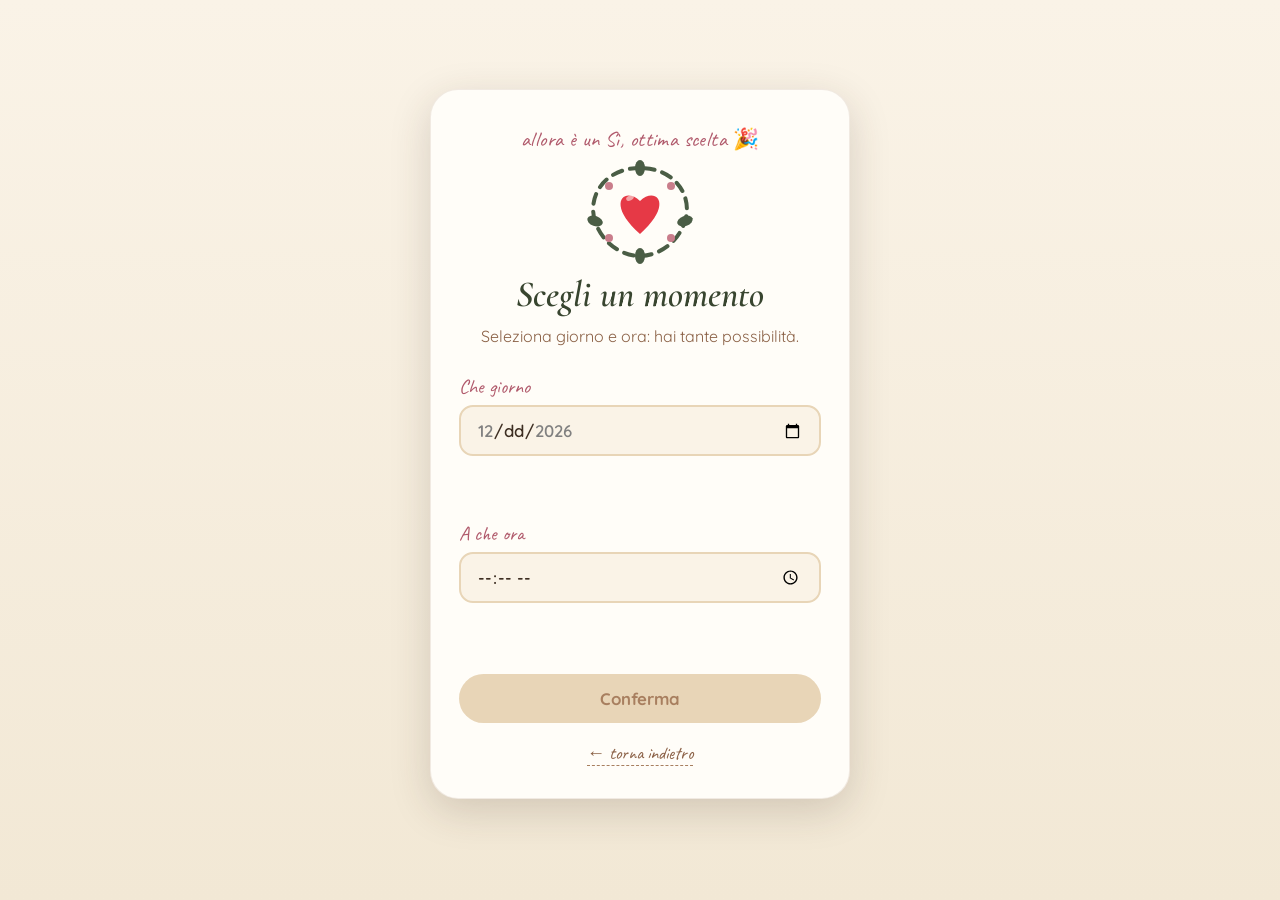
==== appuntamento.html @ 2c764f2d "Add files via upload" ====
<!DOCTYPE html>
<html lang="it">
<head>
<meta charset="UTF-8">
<meta name="viewport" content="width=device-width, initial-scale=1.0">
<title>Quando ci vediamo? 💛</title>
<link rel="stylesheet" href="style.css">
</head>
<body>

<div class="page-wrap">
  <div class="card">
    <p class="eyebrow">allora è un Sì, ottima scelta 🎉</p>

    <div class="illustration-wrap">
      <svg width="130" height="110" viewBox="0 0 130 110" xmlns="http://www.w3.org/2000/svg">
        <!-- corona di foglie -->
        <path d="M65 12 C30 12 12 40 20 65 C28 90 50 100 65 100 C80 100 102 90 110 65 C118 40 100 12 65 12 Z"
              fill="none" stroke="#4A5D45" stroke-width="4" stroke-linecap="round" stroke-dasharray="10 8"/>
        <ellipse cx="65" cy="12" rx="8" ry="5" fill="#4A5D45" transform="rotate(90 65 12)"/>
        <ellipse cx="65" cy="100" rx="8" ry="5" fill="#4A5D45" transform="rotate(90 65 100)"/>
        <ellipse cx="20" cy="65" rx="8" ry="5" fill="#4A5D45" transform="rotate(20 20 65)"/>
        <ellipse cx="110" cy="65" rx="8" ry="5" fill="#4A5D45" transform="rotate(-20 110 65)"/>
        <!-- piccoli fiori -->
        <circle cx="34" cy="30" r="4" fill="#C97D8B"/>
        <circle cx="96" cy="30" r="4" fill="#C97D8B"/>
        <circle cx="34" cy="82" r="4" fill="#C97D8B"/>
        <circle cx="96" cy="82" r="4" fill="#C97D8B"/>
        <!-- cuore al centro -->
        <path d="M65 45 C50 30 30 47 65 78 C100 47 80 30 65 45 Z" fill="#E63946"/>
        <ellipse cx="55" cy="42" rx="4" ry="2.5" fill="#FFFDF8" opacity="0.55" transform="rotate(-25 55 42)"/>
      </svg>
    </div>

    <h1 class="title">Scegli un momento</h1>
    <p class="subtitle">Seleziona giorno e ora: hai tante possibilità.</p>

    <form id="formAppuntamento" novalidate>
      <div class="field">
        <label for="data">Che giorno</label>
        <input type="date" id="data" name="data" required>
      </div>
      <p class="hint" id="hintData">&nbsp;</p>
      <div class="field">
        <label for="ora">A che ora</label>
        <input type="time" id="ora" name="ora" required min="08:00" max="13:00" step="900">
      </div>
      <p class="hint" id="hintOra">&nbsp;</p>

      <button type="submit" class="btn btn-confirm" id="btnConferma" disabled>Conferma</button>
    </form>

    <a href="index.html" class="back-link">&larr; torna indietro</a>
  </div>
</div>

<script>
  const dataInput = document.getElementById('data');
  const oraInput = document.getElementById('ora');
  const btnConferma = document.getElementById('btnConferma');
  const form = document.getElementById('formAppuntamento');

  // consenti di scegliere solo il giorno di collegamento
  const oggi = new Date();
  const oggiISO = oggi.toISOString().split('T')[0];

  dataInput.min = oggiISO;
  dataInput.max = oggiISO;

  // fascia oraria consentita: 8:00 - 13:00
  const ORA_MIN = '08:00';
  const ORA_MAX = '13:00';

  const hintOra = document.getElementById('hintOra');

  function correggiOrario() {
    if (!oraInput.value) { hintOra.textContent = '\u00A0'; return; }
    if (oraInput.value < ORA_MIN || oraInput.value > ORA_MAX) {
      oraInput.value = '';
      hintOra.textContent = 'troppo tardi 😴';
    } else {
      hintOra.textContent = '\u00A0';
    }
  }

  const hintData = document.getElementById('hintData');

  function correggiData() {
    if (!dataInput.value) { hintData.textContent = '\u00A0'; return; }
    if (dataInput.value !== oggiISO) {
      dataInput.value = '';
      hintData.textContent = 'troppo tardi 😴';
    } else {
      hintData.textContent = '\u00A0';
    }
  }

  function aggiornaStatoBottone() {
    btnConferma.disabled = !(dataInput.value && oraInput.value);
  }

  dataInput.addEventListener('input', () => { correggiData(); aggiornaStatoBottone(); });
  dataInput.addEventListener('change', () => { correggiData(); aggiornaStatoBottone(); });
  oraInput.addEventListener('input', () => { correggiOrario(); aggiornaStatoBottone(); });
  oraInput.addEventListener('change', () => { correggiOrario(); aggiornaStatoBottone(); });

  form.addEventListener('submit', (e) => {
    e.preventDefault();
    if (!dataInput.value || !oraInput.value) return;
    sessionStorage.setItem('cvd_data', dataInput.value);
    sessionStorage.setItem('cvd_ora', oraInput.value);
    window.location.href = 'conferma.html';
  });
</script>

</body>
</html>
---- style.css ----
@import url('https://fonts.googleapis.com/css2?family=Cormorant+Garamond:ital,wght@0,400;0,600;1,500;1,600&family=Quicksand:wght@400;500;600;700&family=Caveat:wght@600&display=swap');

:root {
  --cream: #FAF3E7;
  --cream-deep: #F2E8D5;
  --moss: #4A5D45;
  --moss-dark: #38452F;
  --brown: #8B6146;
  --brown-light: #A87F5F;
  --rose: #C97D8B;
  --rose-deep: #B0596B;
  --sand: #E8D5B7;
  --ink: #3D2E22;
  --shadow: rgba(61, 46, 34, 0.18);
}

* { box-sizing: border-box; }

html, body {
  margin: 0;
  padding: 0;
  height: 100%;
}

body {
  font-family: 'Quicksand', sans-serif;
  background: linear-gradient(180deg, var(--cream) 0%, var(--cream-deep) 100%);
  color: var(--ink);
  min-height: 100vh;
  display: flex;
  align-items: center;
  justify-content: center;
  overflow-x: hidden;
  position: relative;
}

/* Sfondo: rametti e foglie sparse, discreti */
.bg-leaves {
  position: fixed;
  inset: 0;
  pointer-events: none;
  z-index: 0;
  opacity: 0.5;
}

.page-wrap {
  position: relative;
  z-index: 1;
  width: 100%;
  max-width: 460px;
  padding: 28px 20px 40px;
  display: flex;
  flex-direction: column;
  align-items: center;
  min-height: 100vh;
  justify-content: center;
}

.card {
  background: #FFFDF8;
  border-radius: 28px;
  padding: 36px 28px 32px;
  box-shadow: 0 12px 40px var(--shadow);
  width: 100%;
  text-align: center;
  position: relative;
  border: 1px solid rgba(139, 97, 70, 0.12);
}

.eyebrow {
  font-family: 'Caveat', cursive;
  font-size: 1.3rem;
  color: var(--rose-deep);
  margin: 0 0 4px;
  letter-spacing: 0.02em;
}

h1.title {
  font-family: 'Cormorant Garamond', serif;
  font-style: italic;
  font-weight: 600;
  font-size: 2.3rem;
  line-height: 1.15;
  color: var(--moss-dark);
  margin: 0 0 8px;
}

p.subtitle {
  font-size: 1rem;
  color: var(--brown);
  margin: 0 0 26px;
  line-height: 1.5;
}

/* Illustrazione romantica */
.illustration-wrap {
  display: flex;
  justify-content: center;
  margin-bottom: 8px;
}

#heart {
  transition: transform 0.25s ease;
  transform-box: fill-box;
  transform-origin: center;
}

.branch {
  width: 100%;
  max-width: 340px;
}

/* Buttons */
.btn {
  font-family: 'Quicksand', sans-serif;
  font-weight: 700;
  font-size: 1.05rem;
  border: none;
  border-radius: 999px;
  padding: 14px 30px;
  cursor: pointer;
  transition: transform 0.15s ease, box-shadow 0.15s ease;
}

.btn-yes {
  background: var(--moss);
  color: var(--cream);
  box-shadow: 0 6px 18px rgba(74, 93, 69, 0.35);
}
.btn-yes:hover { transform: translateY(-2px) scale(1.03); }
.btn-yes:active { transform: translateY(0) scale(0.98); }

.btn-no {
  background: var(--sand);
  color: var(--brown);
  box-shadow: 0 4px 12px rgba(139, 97, 70, 0.2);
  position: fixed;
  z-index: 50;
  left: 0;
  top: 0;
  transition: left 0.32s cubic-bezier(.34,1.56,.64,1), top 0.32s cubic-bezier(.34,1.56,.64,1);
  user-select: none;
  -webkit-user-select: none;
  touch-action: none;
}

.choice-row {
  display: flex;
  gap: 18px;
  justify-content: center;
  align-items: center;
  margin-top: 6px;
  min-height: 56px;
}

.hint {
  font-family: 'Caveat', cursive;
  font-size: 1.15rem;
  color: var(--brown-light);
  margin-top: 22px;
  min-height: 24px;
}

/* Form elements (pagina appuntamento) */
.field {
  text-align: left;
  margin-bottom: 20px;
}

.field label {
  display: block;
  font-family: 'Caveat', cursive;
  font-size: 1.25rem;
  color: var(--rose-deep);
  margin-bottom: 6px;
}

.field input[type="date"],
.field input[type="time"] {
  width: 100%;
  font-family: 'Quicksand', sans-serif;
  font-size: 1.05rem;
  font-weight: 600;
  color: var(--ink);
  background: var(--cream);
  border: 2px solid var(--sand);
  border-radius: 14px;
  padding: 12px 16px;
  outline: none;
  transition: border-color 0.2s ease;
}

.field input[type="date"]:focus,
.field input[type="time"]:focus {
  border-color: var(--moss);
}

.btn-confirm {
  background: var(--rose);
  color: #fff;
  box-shadow: 0 6px 18px rgba(201, 125, 139, 0.4);
  width: 100%;
  margin-top: 6px;
}
.btn-confirm:hover { transform: translateY(-2px) scale(1.02); }
.btn-confirm:disabled {
  background: var(--sand);
  color: var(--brown-light);
  cursor: not-allowed;
  box-shadow: none;
  transform: none;
}

.back-link {
  display: inline-block;
  margin-top: 18px;
  font-family: 'Caveat', cursive;
  font-size: 1.15rem;
  color: var(--brown);
  text-decoration: none;
  border-bottom: 1px dashed var(--brown-light);
}
.back-link:hover { color: var(--rose-deep); }

/* Pagina conferma */
.confirm-detail {
  background: var(--cream);
  border-radius: 18px;
  padding: 16px 18px;
  margin: 18px 0 26px;
  font-weight: 600;
  color: var(--moss-dark);
  font-size: 1.05rem;
}

.btn-whatsapp {
  background: var(--moss);
  color: var(--cream);
  display: inline-flex;
  align-items: center;
  gap: 10px;
  justify-content: center;
  width: 100%;
  box-shadow: 0 6px 18px rgba(74, 93, 69, 0.35);
  text-decoration: none;
}
.btn-whatsapp:hover { transform: translateY(-2px) scale(1.02); }

@media (prefers-reduced-motion: reduce) {
  .btn-no { transition: none; }
  * { animation: none !important; }
}

@media (max-width: 380px) {
  h1.title { font-size: 1.9rem; }
  .card { padding: 28px 20px 26px; }
}
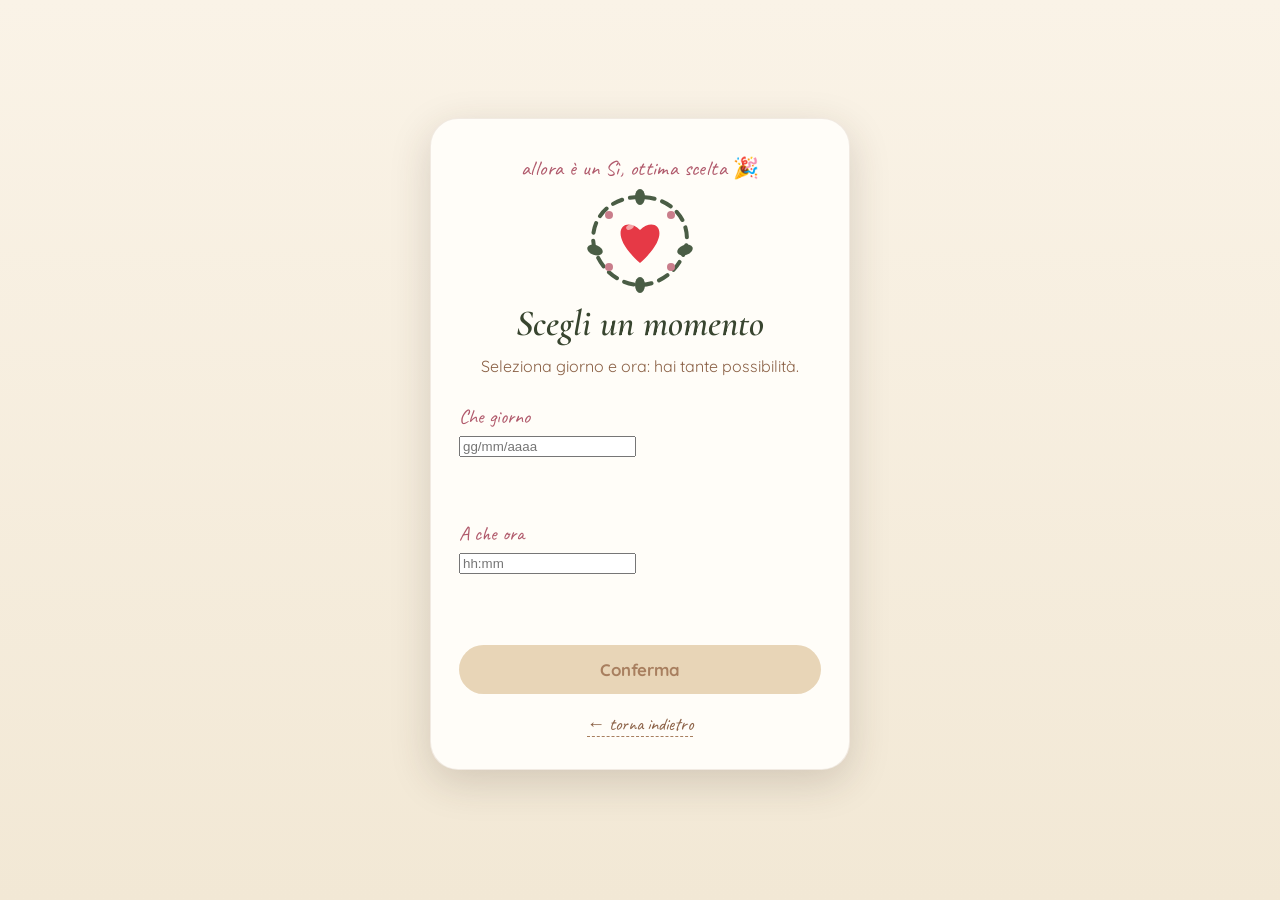
==== commit 0d6728ee: "Add files via upload" ====
--- a/appuntamento.html
+++ b/appuntamento.html
@@ -38,12 +38,12 @@
     <form id="formAppuntamento" novalidate>
       <div class="field">
         <label for="data">Che giorno</label>
-        <input type="date" id="data" name="data" required>
+        <input type="text" id="data" name="data" inputmode="numeric" placeholder="gg/mm/aaaa" maxlength="10" autocomplete="off" required>
       </div>
       <p class="hint" id="hintData">&nbsp;</p>
       <div class="field">
         <label for="ora">A che ora</label>
-        <input type="time" id="ora" name="ora" required min="08:00" max="13:00" step="900">
+        <input type="text" id="ora" name="ora" inputmode="numeric" placeholder="hh:mm" maxlength="5" autocomplete="off" required>
       </div>
       <p class="hint" id="hintOra">&nbsp;</p>
 
@@ -59,23 +59,70 @@
   const oraInput = document.getElementById('ora');
   const btnConferma = document.getElementById('btnConferma');
   const form = document.getElementById('formAppuntamento');
+  const hintData = document.getElementById('hintData');
+  const hintOra = document.getElementById('hintOra');
 
-  // consenti di scegliere solo il giorno di collegamento
+  // consenti di scegliere solo il giorno di collegamento (sysdate)
   const oggi = new Date();
   const oggiISO = oggi.toISOString().split('T')[0];
-
-  dataInput.min = oggiISO;
-  dataInput.max = oggiISO;
 
   // fascia oraria consentita: 8:00 - 13:00
   const ORA_MIN = '08:00';
   const ORA_MAX = '13:00';
 
-  const hintOra = document.getElementById('hintOra');
+  function soloNumeri(str) {
+    return str.replace(/\D/g, '');
+  }
+
+  // mascheratura automatica del campo data in formato gg/mm/aaaa
+  function formattaDataInput() {
+    const cifre = soloNumeri(dataInput.value).slice(0, 8);
+    let formattato = cifre;
+    if (cifre.length > 4) {
+      formattato = cifre.slice(0, 2) + '/' + cifre.slice(2, 4) + '/' + cifre.slice(4);
+    } else if (cifre.length > 2) {
+      formattato = cifre.slice(0, 2) + '/' + cifre.slice(2);
+    }
+    dataInput.value = formattato;
+  }
+
+  // mascheratura automatica del campo ora in formato HH:mm (24h)
+  function formattaOraInput() {
+    const cifre = soloNumeri(oraInput.value).slice(0, 4);
+    let formattato = cifre;
+    if (cifre.length > 2) {
+      formattato = cifre.slice(0, 2) + ':' + cifre.slice(2);
+    }
+    oraInput.value = formattato;
+  }
+
+  // converte gg/mm/aaaa in aaaa-mm-gg (ISO), null se il formato non è valido
+  function parseDataISO(str) {
+    const m = str.match(/^(\d{2})\/(\d{2})\/(\d{4})$/);
+    if (!m) return null;
+    const [, gg, mm, aaaa] = m;
+    const iso = `${aaaa}-${mm}-${gg}`;
+    const d = new Date(iso + 'T00:00:00');
+    if (isNaN(d.getTime()) || d.getDate() !== parseInt(gg, 10)) return null;
+    return iso;
+  }
+
+  function correggiData() {
+    if (!dataInput.value) { hintData.textContent = '\u00A0'; return; }
+    const iso = parseDataISO(dataInput.value);
+    if (!iso || iso !== oggiISO) {
+      dataInput.value = '';
+      hintData.textContent = 'troppo tardi 😴';
+    } else {
+      hintData.textContent = '\u00A0';
+    }
+  }
 
   function correggiOrario() {
     if (!oraInput.value) { hintOra.textContent = '\u00A0'; return; }
-    if (oraInput.value < ORA_MIN || oraInput.value > ORA_MAX) {
+    const m = oraInput.value.match(/^([0-2]\d):([0-5]\d)$/);
+    const valido = m && parseInt(m[1], 10) <= 23 && oraInput.value >= ORA_MIN && oraInput.value <= ORA_MAX;
+    if (!valido) {
       oraInput.value = '';
       hintOra.textContent = 'troppo tardi 😴';
     } else {
@@ -83,31 +130,22 @@
     }
   }
 
-  const hintData = document.getElementById('hintData');
-
-  function correggiData() {
-    if (!dataInput.value) { hintData.textContent = '\u00A0'; return; }
-    if (dataInput.value !== oggiISO) {
-      dataInput.value = '';
-      hintData.textContent = 'troppo tardi 😴';
-    } else {
-      hintData.textContent = '\u00A0';
-    }
+  function aggiornaStatoBottone() {
+    btnConferma.disabled = !(dataInput.value.length === 10 && oraInput.value.length === 5);
   }
 
-  function aggiornaStatoBottone() {
-    btnConferma.disabled = !(dataInput.value && oraInput.value);
-  }
-
-  dataInput.addEventListener('input', () => { correggiData(); aggiornaStatoBottone(); });
-  dataInput.addEventListener('change', () => { correggiData(); aggiornaStatoBottone(); });
-  oraInput.addEventListener('input', () => { correggiOrario(); aggiornaStatoBottone(); });
-  oraInput.addEventListener('change', () => { correggiOrario(); aggiornaStatoBottone(); });
+  dataInput.addEventListener('input', () => { formattaDataInput(); aggiornaStatoBottone(); });
+  dataInput.addEventListener('blur', () => { correggiData(); aggiornaStatoBottone(); });
+  oraInput.addEventListener('input', () => { formattaOraInput(); aggiornaStatoBottone(); });
+  oraInput.addEventListener('blur', () => { correggiOrario(); aggiornaStatoBottone(); });
 
   form.addEventListener('submit', (e) => {
     e.preventDefault();
-    if (!dataInput.value || !oraInput.value) return;
-    sessionStorage.setItem('cvd_data', dataInput.value);
+    correggiData();
+    correggiOrario();
+    const isoData = parseDataISO(dataInput.value);
+    if (!isoData || !oraInput.value) return;
+    sessionStorage.setItem('cvd_data', isoData);
     sessionStorage.setItem('cvd_ora', oraInput.value);
     window.location.href = 'conferma.html';
   });
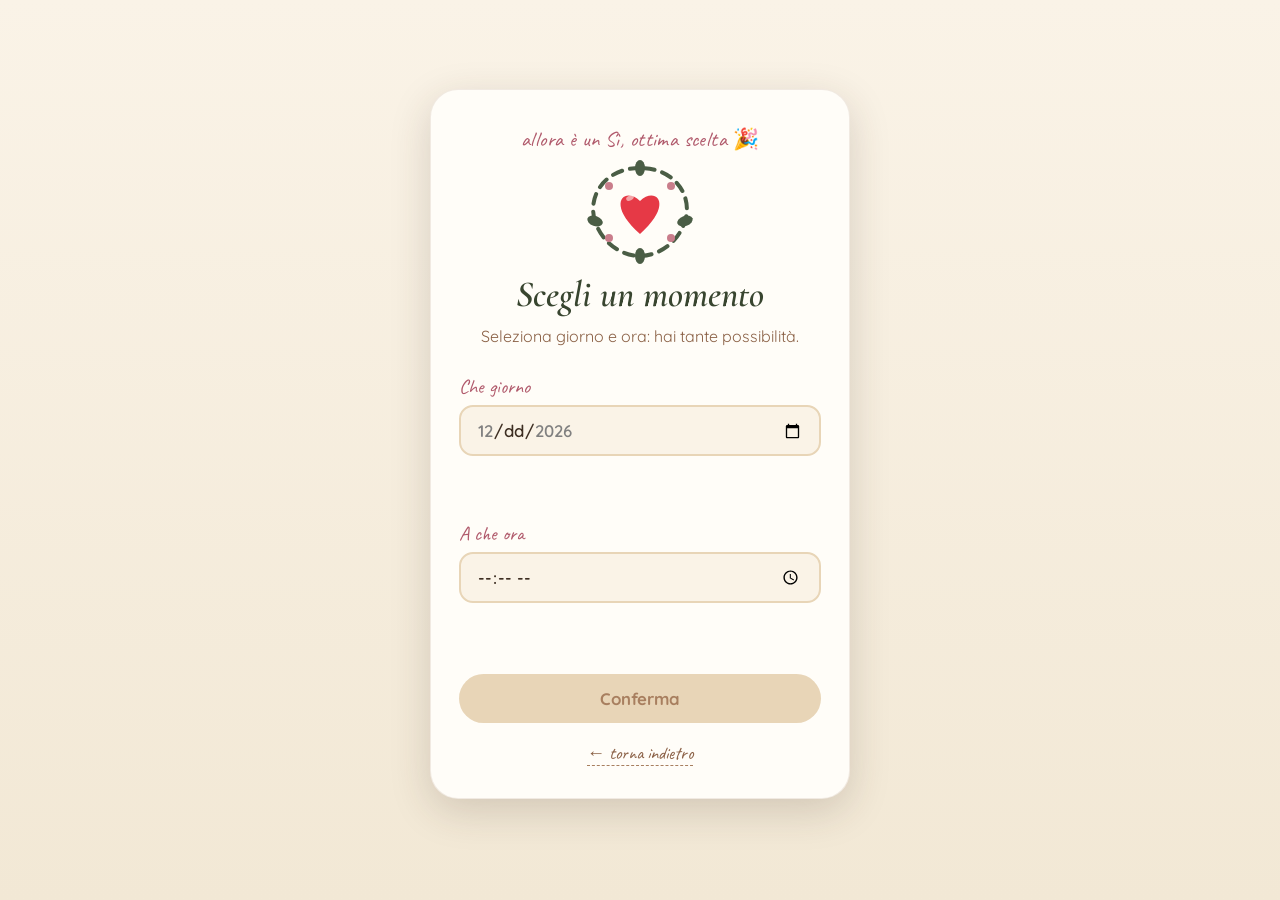
==== commit 22cc550d: "Add files via upload" ====
--- a/appuntamento.html
+++ b/appuntamento.html
@@ -38,12 +38,12 @@
     <form id="formAppuntamento" novalidate>
       <div class="field">
         <label for="data">Che giorno</label>
-        <input type="text" id="data" name="data" inputmode="numeric" placeholder="gg/mm/aaaa" maxlength="10" autocomplete="off" required>
+        <input type="date" id="data" name="data" required>
       </div>
       <p class="hint" id="hintData">&nbsp;</p>
       <div class="field">
         <label for="ora">A che ora</label>
-        <input type="text" id="ora" name="ora" inputmode="numeric" placeholder="hh:mm" maxlength="5" autocomplete="off" required>
+        <input type="time" id="ora" name="ora" required min="08:00" max="13:00" step="900">
       </div>
       <p class="hint" id="hintOra">&nbsp;</p>
 
@@ -66,51 +66,16 @@
   const oggi = new Date();
   const oggiISO = oggi.toISOString().split('T')[0];
 
+  dataInput.min = oggiISO;
+  dataInput.max = oggiISO;
+
   // fascia oraria consentita: 8:00 - 13:00
   const ORA_MIN = '08:00';
   const ORA_MAX = '13:00';
 
-  function soloNumeri(str) {
-    return str.replace(/\D/g, '');
-  }
-
-  // mascheratura automatica del campo data in formato gg/mm/aaaa
-  function formattaDataInput() {
-    const cifre = soloNumeri(dataInput.value).slice(0, 8);
-    let formattato = cifre;
-    if (cifre.length > 4) {
-      formattato = cifre.slice(0, 2) + '/' + cifre.slice(2, 4) + '/' + cifre.slice(4);
-    } else if (cifre.length > 2) {
-      formattato = cifre.slice(0, 2) + '/' + cifre.slice(2);
-    }
-    dataInput.value = formattato;
-  }
-
-  // mascheratura automatica del campo ora in formato HH:mm (24h)
-  function formattaOraInput() {
-    const cifre = soloNumeri(oraInput.value).slice(0, 4);
-    let formattato = cifre;
-    if (cifre.length > 2) {
-      formattato = cifre.slice(0, 2) + ':' + cifre.slice(2);
-    }
-    oraInput.value = formattato;
-  }
-
-  // converte gg/mm/aaaa in aaaa-mm-gg (ISO), null se il formato non è valido
-  function parseDataISO(str) {
-    const m = str.match(/^(\d{2})\/(\d{2})\/(\d{4})$/);
-    if (!m) return null;
-    const [, gg, mm, aaaa] = m;
-    const iso = `${aaaa}-${mm}-${gg}`;
-    const d = new Date(iso + 'T00:00:00');
-    if (isNaN(d.getTime()) || d.getDate() !== parseInt(gg, 10)) return null;
-    return iso;
-  }
-
   function correggiData() {
     if (!dataInput.value) { hintData.textContent = '\u00A0'; return; }
-    const iso = parseDataISO(dataInput.value);
-    if (!iso || iso !== oggiISO) {
+    if (dataInput.value !== oggiISO) {
       dataInput.value = '';
       hintData.textContent = 'troppo tardi 😴';
     } else {
@@ -120,9 +85,7 @@
 
   function correggiOrario() {
     if (!oraInput.value) { hintOra.textContent = '\u00A0'; return; }
-    const m = oraInput.value.match(/^([0-2]\d):([0-5]\d)$/);
-    const valido = m && parseInt(m[1], 10) <= 23 && oraInput.value >= ORA_MIN && oraInput.value <= ORA_MAX;
-    if (!valido) {
+    if (oraInput.value < ORA_MIN || oraInput.value > ORA_MAX) {
       oraInput.value = '';
       hintOra.textContent = 'troppo tardi 😴';
     } else {
@@ -131,21 +94,18 @@
   }
 
   function aggiornaStatoBottone() {
-    btnConferma.disabled = !(dataInput.value.length === 10 && oraInput.value.length === 5);
+    btnConferma.disabled = !(dataInput.value && oraInput.value);
   }
 
-  dataInput.addEventListener('input', () => { formattaDataInput(); aggiornaStatoBottone(); });
-  dataInput.addEventListener('blur', () => { correggiData(); aggiornaStatoBottone(); });
-  oraInput.addEventListener('input', () => { formattaOraInput(); aggiornaStatoBottone(); });
-  oraInput.addEventListener('blur', () => { correggiOrario(); aggiornaStatoBottone(); });
+  dataInput.addEventListener('input', () => { correggiData(); aggiornaStatoBottone(); });
+  dataInput.addEventListener('change', () => { correggiData(); aggiornaStatoBottone(); });
+  oraInput.addEventListener('input', () => { correggiOrario(); aggiornaStatoBottone(); });
+  oraInput.addEventListener('change', () => { correggiOrario(); aggiornaStatoBottone(); });
 
   form.addEventListener('submit', (e) => {
     e.preventDefault();
-    correggiData();
-    correggiOrario();
-    const isoData = parseDataISO(dataInput.value);
-    if (!isoData || !oraInput.value) return;
-    sessionStorage.setItem('cvd_data', isoData);
+    if (!dataInput.value || !oraInput.value) return;
+    sessionStorage.setItem('cvd_data', dataInput.value);
     sessionStorage.setItem('cvd_ora', oraInput.value);
     window.location.href = 'conferma.html';
   });
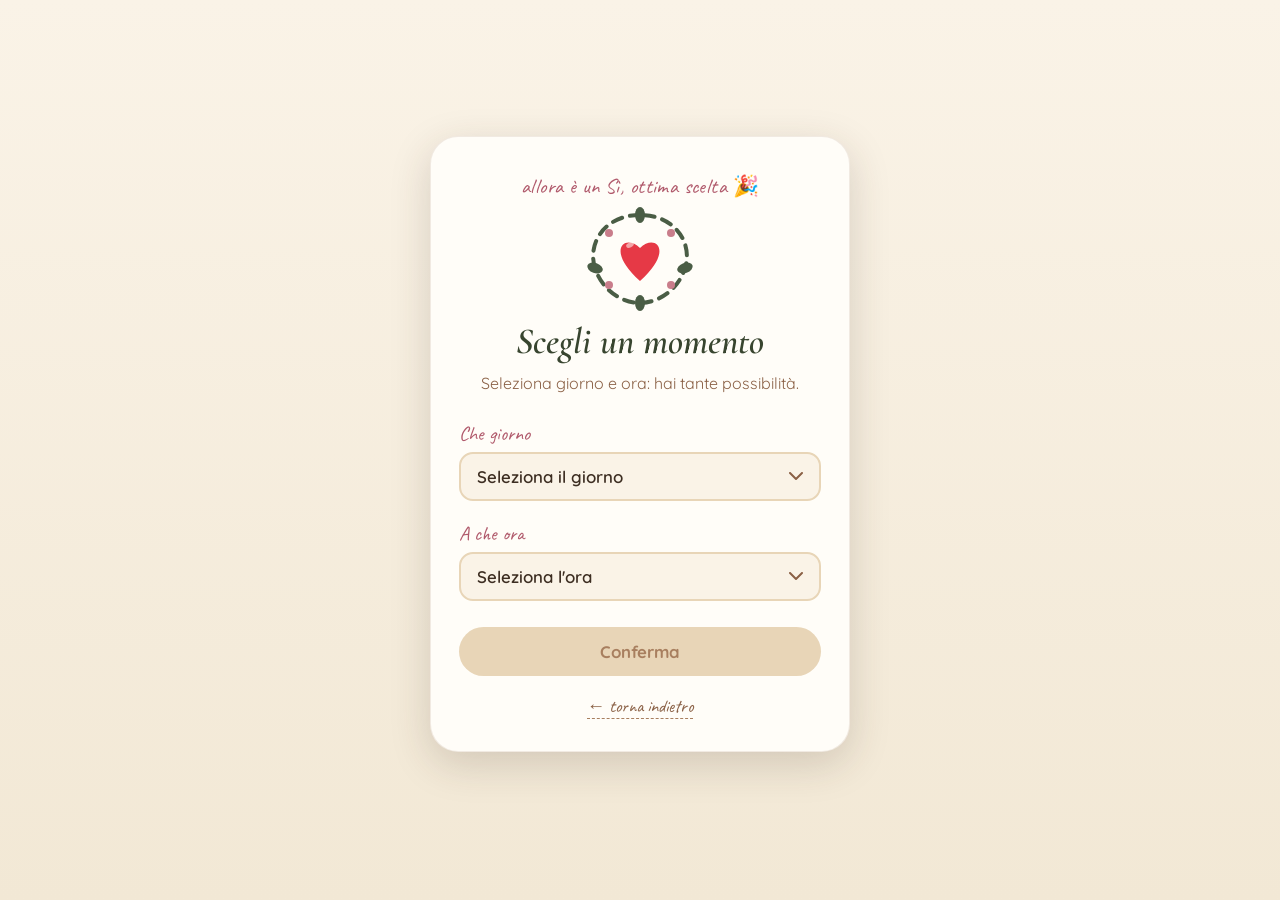
==== commit 5ada0252: "Add files via upload" ====
--- a/appuntamento.html
+++ b/appuntamento.html
@@ -38,14 +38,16 @@
     <form id="formAppuntamento" novalidate>
       <div class="field">
         <label for="data">Che giorno</label>
-        <input type="date" id="data" name="data" required>
+        <select id="data" name="data" required>
+          <option value="" disabled selected>Seleziona il giorno</option>
+        </select>
       </div>
-      <p class="hint" id="hintData">&nbsp;</p>
       <div class="field">
         <label for="ora">A che ora</label>
-        <input type="time" id="ora" name="ora" required min="08:00" max="13:00" step="900">
+        <select id="ora" name="ora" required>
+          <option value="" disabled selected>Seleziona l'ora</option>
+        </select>
       </div>
-      <p class="hint" id="hintOra">&nbsp;</p>
 
       <button type="submit" class="btn btn-confirm" id="btnConferma" disabled>Conferma</button>
     </form>
@@ -59,48 +61,46 @@
   const oraInput = document.getElementById('ora');
   const btnConferma = document.getElementById('btnConferma');
   const form = document.getElementById('formAppuntamento');
-  const hintData = document.getElementById('hintData');
-  const hintOra = document.getElementById('hintOra');
 
-  // consenti di scegliere solo il giorno di collegamento (sysdate)
-  const oggi = new Date();
-  const oggiISO = oggi.toISOString().split('T')[0];
+  const mesi = ['gennaio','febbraio','marzo','aprile','maggio','giugno','luglio','agosto','settembre','ottobre','novembre','dicembre'];
 
-  dataInput.min = oggiISO;
-  dataInput.max = oggiISO;
-
-  // fascia oraria consentita: 8:00 - 13:00
-  const ORA_MIN = '08:00';
-  const ORA_MAX = '13:00';
-
-  function correggiData() {
-    if (!dataInput.value) { hintData.textContent = '\u00A0'; return; }
-    if (dataInput.value !== oggiISO) {
-      dataInput.value = '';
-      hintData.textContent = 'troppo tardi 😴';
-    } else {
-      hintData.textContent = '\u00A0';
-    }
+  function formattaLabelData(d) {
+    return `${d.getDate()} ${mesi[d.getMonth()]}`;
   }
 
-  function correggiOrario() {
-    if (!oraInput.value) { hintOra.textContent = '\u00A0'; return; }
-    if (oraInput.value < ORA_MIN || oraInput.value > ORA_MAX) {
-      oraInput.value = '';
-      hintOra.textContent = 'troppo tardi 😴';
-    } else {
-      hintOra.textContent = '\u00A0';
-    }
+  function isoLocale(d) {
+    const y = d.getFullYear();
+    const m = String(d.getMonth() + 1).padStart(2, '0');
+    const g = String(d.getDate()).padStart(2, '0');
+    return `${y}-${m}-${g}`;
   }
+
+  // popola il menu data: solo il giorno di collegamento e il giorno successivo
+  const oggi = new Date();
+  const domani = new Date(oggi);
+  domani.setDate(oggi.getDate() + 1);
+
+  [oggi, domani].forEach((d) => {
+    const opt = document.createElement('option');
+    opt.value = isoLocale(d);
+    opt.textContent = formattaLabelData(d);
+    dataInput.appendChild(opt);
+  });
+
+  // popola il menu ora: solo le fasce orarie tra le 9 e le 13
+  ['09:00', '10:00', '11:00', '12:00', '13:00'].forEach((ora) => {
+    const opt = document.createElement('option');
+    opt.value = ora;
+    opt.textContent = ora;
+    oraInput.appendChild(opt);
+  });
 
   function aggiornaStatoBottone() {
     btnConferma.disabled = !(dataInput.value && oraInput.value);
   }
 
-  dataInput.addEventListener('input', () => { correggiData(); aggiornaStatoBottone(); });
-  dataInput.addEventListener('change', () => { correggiData(); aggiornaStatoBottone(); });
-  oraInput.addEventListener('input', () => { correggiOrario(); aggiornaStatoBottone(); });
-  oraInput.addEventListener('change', () => { correggiOrario(); aggiornaStatoBottone(); });
+  dataInput.addEventListener('change', aggiornaStatoBottone);
+  oraInput.addEventListener('change', aggiornaStatoBottone);
 
   form.addEventListener('submit', (e) => {
     e.preventDefault();
--- a/style.css
+++ b/style.css
@@ -176,7 +176,8 @@
 }
 
 .field input[type="date"],
-.field input[type="time"] {
+.field input[type="time"],
+.field select {
   width: 100%;
   font-family: 'Quicksand', sans-serif;
   font-size: 1.05rem;
@@ -188,10 +189,16 @@
   padding: 12px 16px;
   outline: none;
   transition: border-color 0.2s ease;
+  appearance: none;
+  -webkit-appearance: none;
+  background-image: url("data:image/svg+xml,%3Csvg xmlns='http://www.w3.org/2000/svg' width='14' height='9' viewBox='0 0 14 9'%3E%3Cpath d='M1 1L7 7L13 1' stroke='%238B6146' stroke-width='2' fill='none' stroke-linecap='round' stroke-linejoin='round'/%3E%3C/svg%3E");
+  background-repeat: no-repeat;
+  background-position: right 16px center;
 }
 
 .field input[type="date"]:focus,
-.field input[type="time"]:focus {
+.field input[type="time"]:focus,
+.field select:focus {
   border-color: var(--moss);
 }
 
